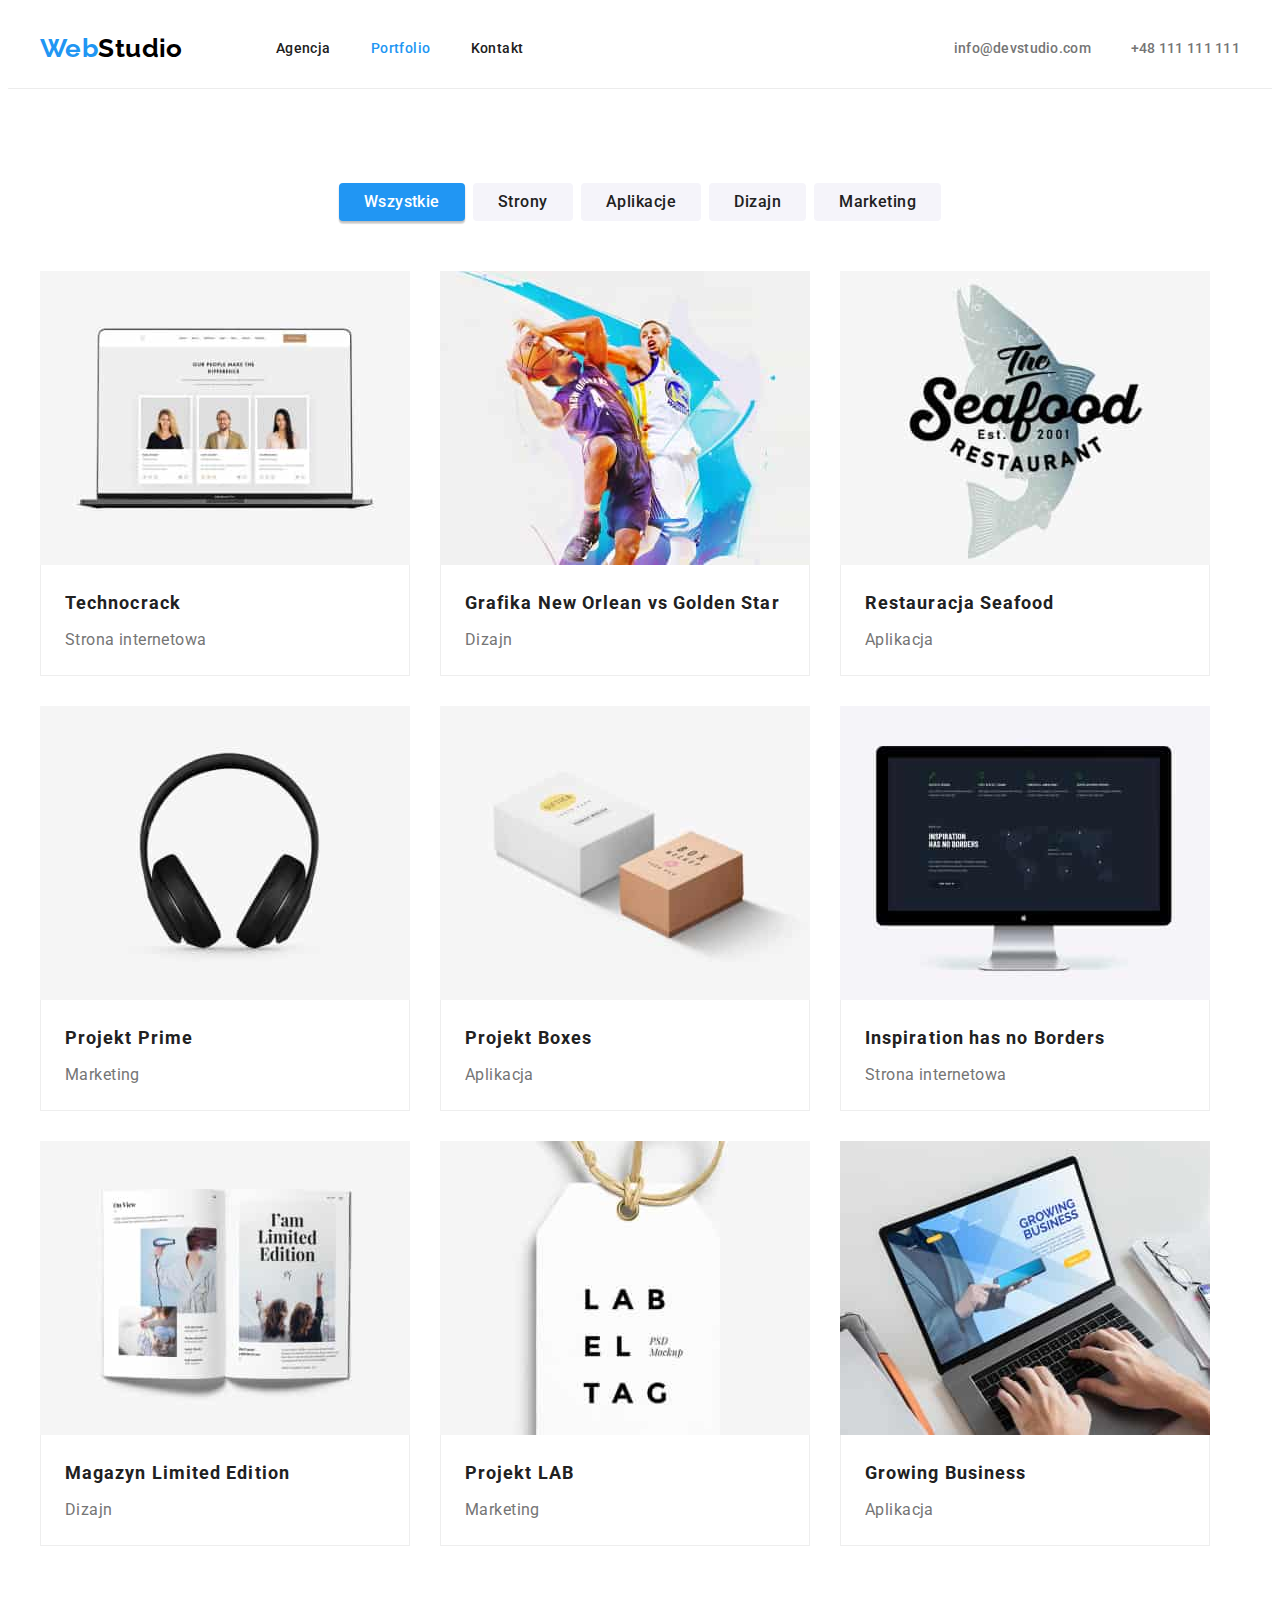
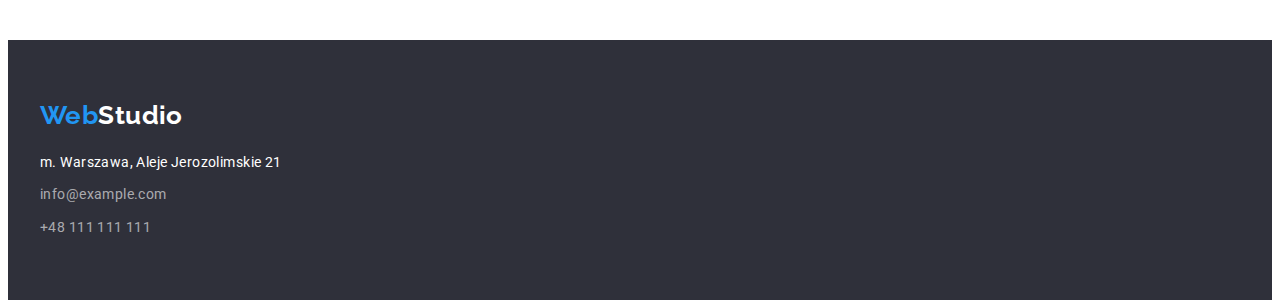
==== portfolio.html @ aa3e5f5b "hw4_zaczynamy" ====
<!DOCTYPE html>
<html lang="pl">
	<head>
		<meta charset="UTF-8" />
		<meta http-equiv="X-UA-Compatible" content="IE=edge" />
		<meta name="WebStudio" content="width=device-width, initial-scale=1.0" />
		<title>Portfolio</title>
		<link
			rel="stylesheet"
			href="https://cdnjs.cloudflare.com/ajax/libs/modern-normalize/1.1.0/modern-normalize.min.css"
			integrity="sha512-wpPYUAdjBVSE4KJnH1VR1HeZfpl1ub8YT/NKx4PuQ5NmX2tKuGu6U/JRp5y+Y8XG2tV+wKQpNHVUX03MfMFn9Q=="
			crossorigin="anonymous"
			referrerpolicy="no-referrer"
		/>
		<link rel="stylesheet" href="./css/styles.css" />
		<link rel="preconnect" href="https://fonts.googleapis.com" />
		<link rel="preconnect" href="https://fonts.gstatic.com" crossorigin />
		<link
			href="https://fonts.googleapis.com/css2?family=Raleway:wght@700&family=Roboto:wght@100;400;500;700;900&display=swap"
			rel="stylesheet"
		/>
	</head>
	<body>
		<header class="header_border">
			<div class="container header">
				<a href="index.html" class="logo"><span class="logo_first_word">Web</span>Studio</a>
				<nav class="nav-margin">
					<ul>
						<li><a href="index.html" class="menu">Agencja</a></li>
						<li><a href="portfolio.html" class="menu current">Portfolio</a></li>
						<li><a href="#" class="menu">Kontakt</a></li>
					</ul>
				</nav>

				<ul class="header-right">
					<li><a href="mailto:info@devstudio.com" class="address_top_email">info@devstudio.com</a></li>
					<li><a href="tel:+48111111111" class="address_top_tel">+48 111 111 111</a></li>
				</ul>
			</div>
		</header>

		<main>
			<section class="section">
				<div class="container">
					<h1 class="visually-hidden">Moje portfolio</h1>
					<ul class="buttons-layout">
						<li><button type="button" class="buttons buttons_current">Wszystkie</button></li>
						<li><button type="button" class="buttons">Strony</button></li>
						<li><button type="button" class="buttons">Aplikacje</button></li>
						<li><button type="button" class="buttons">Dizajn</button></li>
						<li><button type="button" class="buttons">Marketing</button></li>
					</ul>
					<ul class="images-layout">
						<li>
							<img src="./images/portfolio/01technocrack.jpg" alt="technocrack" width="370" height="294" />
							<div class="title-desc-layout">
								<h3 class="image_title">Technocrack</h3>
								<p class="image_description">Strona internetowa</p>
							</div>
						</li>
						<li>
							<img src="./images/portfolio/02neworlean.jpg" alt="New Orlean" width="370" height="294" />
							<div class="title-desc-layout">
								<h3 class="image_title">Grafika New Orlean vs Golden Star</h3>
								<p class="image_description">Dizajn</p>
							</div>
						</li>
						<li>
							<img src="./images/portfolio/03seafood.jpg" alt="seafood" width="370" height="294" />
							<div class="title-desc-layout">
								<h3 class="image_title">Restauracja Seafood</h3>
								<p class="image_description">Aplikacja</p>
							</div>
						</li>
						<li>
							<img src="./images/portfolio/04prime.jpg" alt="prime" width="370" height="294" />
							<div class="title-desc-layout">
								<h3 class="image_title">Projekt Prime</h3>
								<p class="image_description">Marketing</p>
							</div>
						</li>
						<li>
							<img src="./images/portfolio/05boxes.jpg" alt="boxes" width="370" height="294" />
							<div class="title-desc-layout">
								<h3 class="image_title">Projekt Boxes</h3>
								<p class="image_description">Aplikacja</p>
							</div>
						</li>
						<li>
							<img src="./images/portfolio/06inspiration.jpg" alt="inspiration" width="370" height="294" />
							<div class="title-desc-layout">
								<h3 class="image_title">Inspiration has no Borders</h3>
								<p class="image_description">Strona internetowa</p>
							</div>
						</li>
						<li>
							<img src="./images/portfolio/07magazyn.jpg" alt="magazyn" width="370" height="294" />
							<div class="title-desc-layout">
								<h3 class="image_title">Magazyn Limited Edition</h3>
								<p class="image_description">Dizajn</p>
							</div>
						</li>
						<li>
							<img src="./images/portfolio/08lab.jpg" alt="lab" width="370" height="294" />
							<div class="title-desc-layout">
								<h3 class="image_title">Projekt LAB</h3>
								<p class="image_description">Marketing</p>
							</div>
						</li>
						<li>
							<img src="./images/portfolio/09business.jpg" alt="business" width="370" height="294" />
							<div class="title-desc-layout">
								<h3 class="image_title">Growing Business</h3>
								<p class="image_description">Aplikacja</p>
							</div>
						</li>
					</ul>
				</div>
			</section>
		</main>

		<footer class="footer-background">
			<div class="container">
				<a href="index.html" class="logo">
					<span class="logo_first_word">Web</span><span class="logo_second_word_footer">Studio</span>
				</a>
				<address>
					<ul>
						<li class="list-margin">
							<a
								href="https://goo.gl/maps/itPmvaoKHj2uYjHUA"
								target="_blank"
								rel="nofollow noopener noreferrer"
								class="footer-address"
							>
								m. Warszawa, Aleje Jerozolimskie 21
							</a>
						</li>
						<li class="list-margin">
							<a href="mailto:info@example.com" class="footer_mail_tel">info@example.com</a>
						</li>
						<li><a href="tel:+48111111111" class="footer_mail_tel">+48 111 111 111</a></li>
					</ul>
				</address>
			</div>
		</footer>
	</body>
</html>
---- css/styles.css ----
/* font-family: 'Raleway', sans-serif;
font-family: 'Roboto', sans-serif; test*/

:root {
	--main-text-color: #212121;
	--secondary-text-color: #fff;
	--owner-text-color: #757575;
	--accent-color: #2196f3;
	--contener-color: #eeeeee;
	--logo-color-text: #000;
	--buttons-port-color: #f5f4fa;
	--footer-text-color: rgba(255, 255, 255, 0.6);
	--background-footer-color: #2f303a;
	--background-section: #e5e5e5;
	--line-color: #ececec;
	--backround-color: #fff;
	--icon-color: #afb1b8;
	--main-font: "Roboto", sans-serif;
}

body {
	background-color: var(--backround-color);
	color: var(--main-text-color);
	font-family: var(--main-font);
	font-size: 14px;
	letter-spacing: 0.03em;
}

h1,
h2,
h3,
h4,
h5,
h6,
p {
	margin: 0;
}
img {
	display: block;
	max-width: 100%;
	height: auto;
}
ul,
ol {
	list-style: none;
	padding-left: 0;
	margin: 0;
}
a {
	text-decoration: none;
}
address {
	font-style: normal;
	margin-top: 20px;
}

.list-margin {
	margin-bottom: 9px;
}
button {
	display: block;
	cursor: pointer;
	border: none;
	border-radius: 4px;
}
.section {
	padding-top: 94px;
	padding-bottom: 94px;
}
.no-padding-top {
	padding-top: 0;
}

.container {
	width: 1200px;
	margin: 0 auto;
	padding: 0 15px;
}

.menu-flex {
	display: flex;
	align-items: center;
}

.header_border {
	border-bottom: 1px solid rgba(236, 236, 236, 1);
}

header nav ul {
	display: flex;
	align-items: center;
	gap: 40px;
}

.header {
	display: flex;
	align-items: center;
	height: 80px;
}
/*.header-left {
	display: flex;
	align-items: center;
	justify-content: flex-start;
}  */

.header-right {
	display: flex;
	align-items: center;
	margin-left: auto;
	gap: 40px;
}

.logo {
	font-family: "Raleway", sans-serif;
	font-size: 26px;
	line-height: 1.1738;
	font-weight: 700;
	color: var(--logo-color-text);
}
.nav-margin {
	margin-left: 93px;
}
.logo_first_word {
	color: #2196f3;
}
.logo_second_word_footer {
	color: rgba(255, 255, 255, 1);
}
.logo_second_word_footer:hover {
	color: var(--accent-color);
}

.menu {
	font-size: 14px;
	line-height: 1.1721;
	font-weight: 500;
	color: var(--main-text-color); /*- zalecenie Ivana - ale chyba jednak nie?*/
}

.current {
	color: var(--accent-color);
}

.address_top_email {
	font-weight: 500;
	font-size: 14px;
	line-height: 1.14;
	letter-spacing: 0.02em;
	color: var(--owner-text-color);
}
.address_top_tel {
	font-weight: 500;
	font-size: 14px;
	line-height: 1.14;
	letter-spacing: 0.02em;
	color: var(--owner-text-color);
}

.hero-layout {
	display: flex;
	flex-direction: column;
	justify-content: center;
	align-items: center;
	height: 600px;
}

.button_page1 {
	background-color: #2196f3;
	color: #ffffff;
	font-weight: 700;
	font-size: 16px;
	line-height: 1.88;
	letter-spacing: 0.06em;
	cursor: pointer;
	font-family: inherit;
	text-align: center;
	margin: 0 auto;
	padding: 10px 42px;
}
.button_page1:hover {
	color: #000;
}

.text_on_banner_page1 {
	font-weight: 900;
	font-size: 44px;
	line-height: 1.36;
	text-align: center;
	letter-spacing: 0.06em;
	text-transform: uppercase;
	color: rgba(255, 255, 255, 1);
	margin: 0 auto;
	margin-bottom: 30px;
	width: 696px;
}

header a:hover,
footer a:hover,
menu:hover {
	color: var(--accent-color);
}

.buttons {
	cursor: pointer;
	font-family: inherit;
	font-size: 16px;
	line-height: 1.625;
	font-weight: 500;
	background-color: var(--buttons-port-color);
	letter-spacing: 0.03em;
	color: var(--main-text-color);
	padding: 6px 25px;
}
.buttons:hover {
	background-color: #2196f3;
	color: #fff;
}
.buttons_current {
	background-color: #2196f3;
	color: #fff;
	box-shadow: 0px 3px 1px rgba(0, 0, 0, 0.1), 0px 1px 2px rgba(0, 0, 0, 0.08), 0px 2px 2px rgba(0, 0, 0, 0.12);
}

.lorem-layout {
	display: flex;
	gap: 30px;
}
.lorem-layout li {
	flex-basis: 270px;
}
.what-we-do-images {
	display: flex;
	flex-direction: row;
	justify-content: space-between;
	align-items: flex-end;
	width: 1170px;
}

.what-we-do-layout {
	/*usunąć? */
	display: flex;
	flex-direction: column;
	justify-content: space-between;
	align-items: center;
	height: 386px;
}

.team-layout {
	display: flex;
	justify-content: space-between;
}

.team-layout li {
	background-color: #ffffff;
	box-shadow: 0px 1px 3px rgba(0, 0, 0, 0.12), 0px 1px 1px rgba(0, 0, 0, 0.14), 0px 2px 1px rgba(0, 0, 0, 0.2);
	border-radius: 0px 0px 4px 4px;
}

.image_title {
	font-size: 18px;
	line-height: 2;
	font-weight: 700;
	letter-spacing: 0.06em;
}
.image_description {
	font-size: 16px;
	line-height: 1.875;
	font-weight: 400;
	color: #757575;
	margin-top: 4px;
}
.title-desc-layout {
	padding: 20px 24px;
	border-left: 1px solid rgba(238, 238, 238, 1);
	border-right: 1px solid rgba(238, 238, 238, 1);
	border-bottom: 1px solid rgba(238, 238, 238, 1);
}

.footer-address {
	font-weight: 400;
	line-height: 1.71;
	color: #fff;
}

.footer-background {
	background-color: var(--background-footer-color);
	padding: 60px 0;
}

.footer_mail_tel {
	color: rgba(255, 255, 255, 0.6);
	line-height: 1.71;
	font-weight: 400;
}
.light_background {
	background-color: var(--background-section);
}
.dark_background {
	background-color: var(--background-footer-color);
	padding: 200px 0;
}
.team_background {
	background-color: var(--buttons-port-color);
}

.lorem-style {
	font-weight: 700;
	font-size: 14px;
	line-height: 1.14;
	letter-spacing: 0.03em;
	text-transform: uppercase;
}
.lorem-text {
	line-height: 1.71;
	color: #757575;
	margin-top: 10px;
}
.section-title {
	font-weight: 700;
	font-size: 36px;
	line-height: 1.16;
	text-align: center;
	letter-spacing: 0.03em;
	color: #212121;
	margin-bottom: 50px;
}
.name {
	font-weight: 500;
	font-size: 16px;
	line-height: 1.18;
	text-align: center;
	letter-spacing: 0.03em;
}
.description {
	font-weight: 400;
	font-size: 16px;
	line-height: 1.18;
	text-align: center;
	letter-spacing: 0.03em;
	color: #757575;
	margin-top: 10px;
}
.name-desc-padd {
	padding-top: 30px;
	padding-bottom: 30px;
}
.visually-hidden {
	position: absolute;
	width: 1px;
	height: 1px;
	margin: -1px;
	border: 0;
	padding: 0;

	white-space: nowrap;
	clip-path: inset(100%);
	clip: rect(0 0 0 0);
	overflow: hidden;
}

/* page PORTFOLIO   */

.buttons-layout {
	display: flex;
	justify-content: center;
	gap: 8px;
	margin-bottom: 50px;
}

.images-layout {
	display: flex;
	flex-wrap: wrap;
	gap: 30px;
}
.images-layout li {
	flex-basis: 370px;
}
/*.one-image-layout {
	display: flex;
	flex-direction: column;
	padding: 20px 24px;
	justify-content: space-between;
	border: 1px solid rgba(238, 238, 238, 1);
}*/
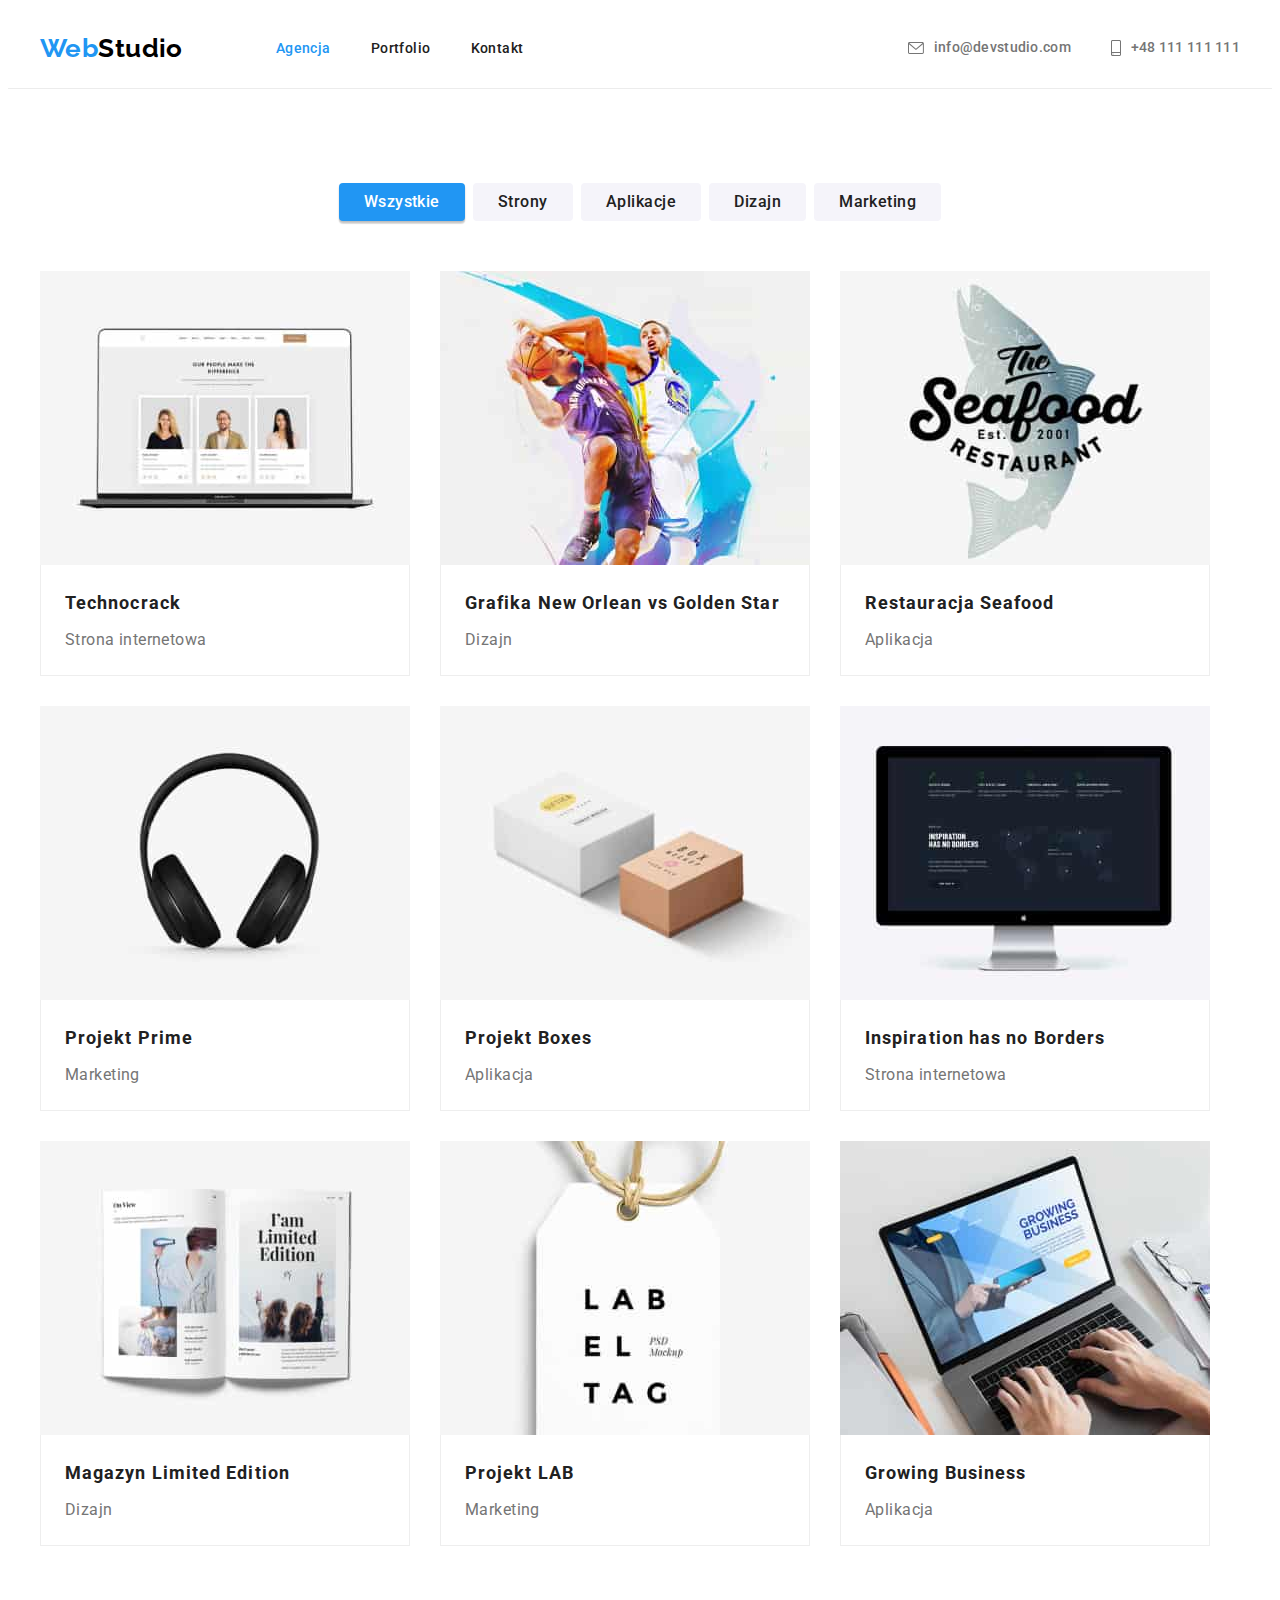
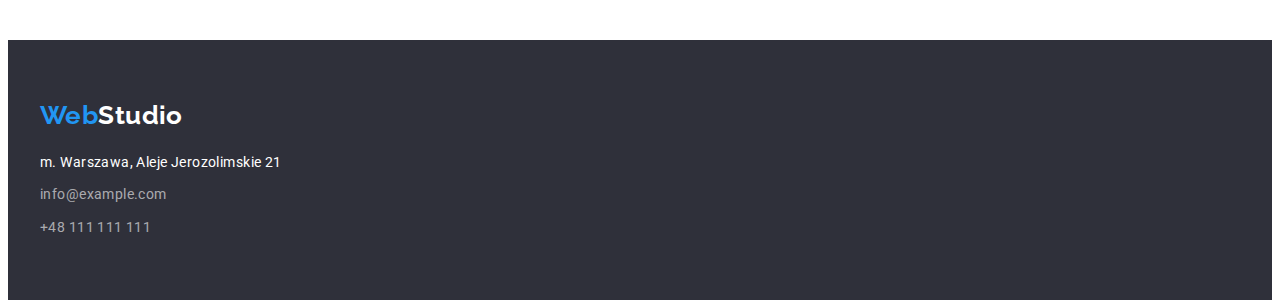
==== commit 4938392c: "popr" ====
--- a/portfolio.html
+++ b/portfolio.html
@@ -26,15 +26,29 @@
 				<a href="index.html" class="logo"><span class="logo_first_word">Web</span>Studio</a>
 				<nav class="nav-margin">
 					<ul>
-						<li><a href="index.html" class="menu">Agencja</a></li>
-						<li><a href="portfolio.html" class="menu current">Portfolio</a></li>
+						<li><a href="index.html" class="menu current">Agencja</a></li>
+						<li><a href="portfolio.html" class="menu">Portfolio</a></li>
 						<li><a href="#" class="menu">Kontakt</a></li>
 					</ul>
 				</nav>
 
 				<ul class="header-right">
-					<li><a href="mailto:info@devstudio.com" class="address_top_email">info@devstudio.com</a></li>
-					<li><a href="tel:+48111111111" class="address_top_tel">+48 111 111 111</a></li>
+					<li
+						><a href="mailto:info@devstudio.com" class="address_top_email">
+							<svg class="icons-header" width="16" height="12">
+								<use href="images/icons.svg#icon-envelope"></use>
+							</svg>
+							info@devstudio.com
+						</a>
+					</li>
+					<li
+						><a href="tel:+48111111111" class="address_top_tel">
+							<svg class="icons-header" width="10" height="16">
+								<use href="images/icons.svg#icon-smartphone"></use>
+							</svg>
+							+48 111 111 111</a
+						></li
+					>
 				</ul>
 			</div>
 		</header>
--- a/css/styles.css
+++ b/css/styles.css
@@ -72,7 +72,7 @@
 }
 
 .container {
-	width: 1200px;
+	max-width: 1200px;
 	margin: 0 auto;
 	padding: 0 15px;
 }
@@ -147,6 +147,8 @@
 	line-height: 1.14;
 	letter-spacing: 0.02em;
 	color: var(--owner-text-color);
+	display: flex;
+	align-items: center;
 }
 .address_top_tel {
 	font-weight: 500;
@@ -154,6 +156,8 @@
 	line-height: 1.14;
 	letter-spacing: 0.02em;
 	color: var(--owner-text-color);
+	display: flex;
+	align-items: center;
 }
 
 .hero-layout {
@@ -191,7 +195,7 @@
 	color: rgba(255, 255, 255, 1);
 	margin: 0 auto;
 	margin-bottom: 30px;
-	width: 696px;
+	max-width: 696px;
 }
 
 header a:hover,
@@ -211,9 +215,11 @@
 	color: var(--main-text-color);
 	padding: 6px 25px;
 }
-.buttons:hover {
+.buttons:hover,
+.buttons:focus {
 	background-color: #2196f3;
 	color: #fff;
+	box-shadow: 0px 3px 1px rgba(0, 0, 0, 0.1), 0px 1px 2px rgba(0, 0, 0, 0.08), 0px 2px 2px rgba(0, 0, 0, 0.12);
 }
 .buttons_current {
 	background-color: #2196f3;
@@ -342,7 +348,7 @@
 }
 .name-desc-padd {
 	padding-top: 30px;
-	padding-bottom: 30px;
+	padding-bottom: 18px;
 }
 .visually-hidden {
 	position: absolute;
@@ -375,6 +381,10 @@
 .images-layout li {
 	flex-basis: 370px;
 }
+.images-layout > li:hover {
+	filter: drop-shadow(0px 4px 4px rgba(0, 0, 0, 0.25));
+}
+
 /*.one-image-layout {
 	display: flex;
 	flex-direction: column;
@@ -382,3 +392,139 @@
 	justify-content: space-between;
 	border: 1px solid rgba(238, 238, 238, 1);
 }*/
+
+.icons-header {
+	fill: currentColor;
+	margin-right: 10px;
+}
+
+.hero {
+	background-image: url("../images/overlay.png"), url("../images/baner.jpg");
+	background-position: 50% 50%;
+	max-width: 1600px;
+	height: 600px;
+	margin: 0 auto;
+	background-repeat: no-repeat;
+	border: 1px solid #000000;
+	filter: drop-shadow(0px 4px 4px rgba(0, 0, 0, 0.25));
+}
+
+.icons-lorem-div {
+	display: flex;
+	justify-content: center;
+	align-items: center;
+	margin-bottom: 30px;
+	fill: #f5f4fa;
+	background-color: #f5f4fa;
+}
+.icons-lorem {
+	width: 70px;
+	height: 70px;
+	margin-top: 25px;
+	margin-bottom: 25px;
+}
+
+.ul-icons-socials {
+	display: flex;
+	flex-direction: row;
+	align-items: center;
+	justify-content: center;
+	margin: 16px 32px 0px 32px;
+}
+
+.icons-socials {
+	width: 20px;
+	height: 20px;
+	margin: 12px;
+	fill: currentColor;
+}
+
+.ul-icons-socials > li {
+	margin-right: 10px;
+	box-shadow: none;
+}
+
+.ul-icons-socials > li > a {
+	color: #afb1b8;
+}
+.ul-icons-socials > li > a:hover {
+	color: var(--accent-color);
+}
+
+.icons-clients {
+	width: 106px;
+	height: 60px;
+	margin: 16px 32px;
+	fill: currentColor;
+}
+.ul-clients {
+	display: flex;
+	align-items: center;
+	justify-content: space-between;
+}
+
+.ul-clients > li {
+	color: #afb1b8;
+	border: 1px solid currentColor;
+}
+
+.ul-clients > li:hover {
+	color: var(--accent-color);
+}
+
+.ul-clients > li > a {
+	color: #afb1b8;
+}
+
+.ul-clients > li > a:hover {
+	color: currentColor;
+}
+
+.footer-flex {
+	display: flex;
+	justify-content: flex-start;
+	gap: 70px;
+	align-items: center;
+}
+
+.ul-icons-socials-footer {
+	display: flex;
+	flex-direction: row;
+	align-items: center;
+	justify-content: space-between;
+	gap: 10px;
+}
+.icons-socials-footer {
+	width: 44px;
+	height: 44px;
+	fill: currentColor;
+}
+
+.ul-icons-socials-footer > li {
+	width: 44px;
+	height: 44px;
+}
+
+.ul-icons-socials-footer > li > a {
+	color: rgba(255, 255, 255, 0.1);
+}
+.ul-icons-socials-footer > li > a:hover {
+	color: var(--accent-color);
+}
+
+.footer-div-2 {
+	width: 206px;
+	height: 80px;
+}
+
+.text-be-in-us {
+	font-family: "Roboto";
+	font-style: normal;
+	font-weight: 700;
+	font-size: 14px;
+	line-height: 16px;
+	letter-spacing: 0.03em;
+	text-transform: uppercase;
+	color: #ffffff;
+	margin-bottom: 20px;
+}
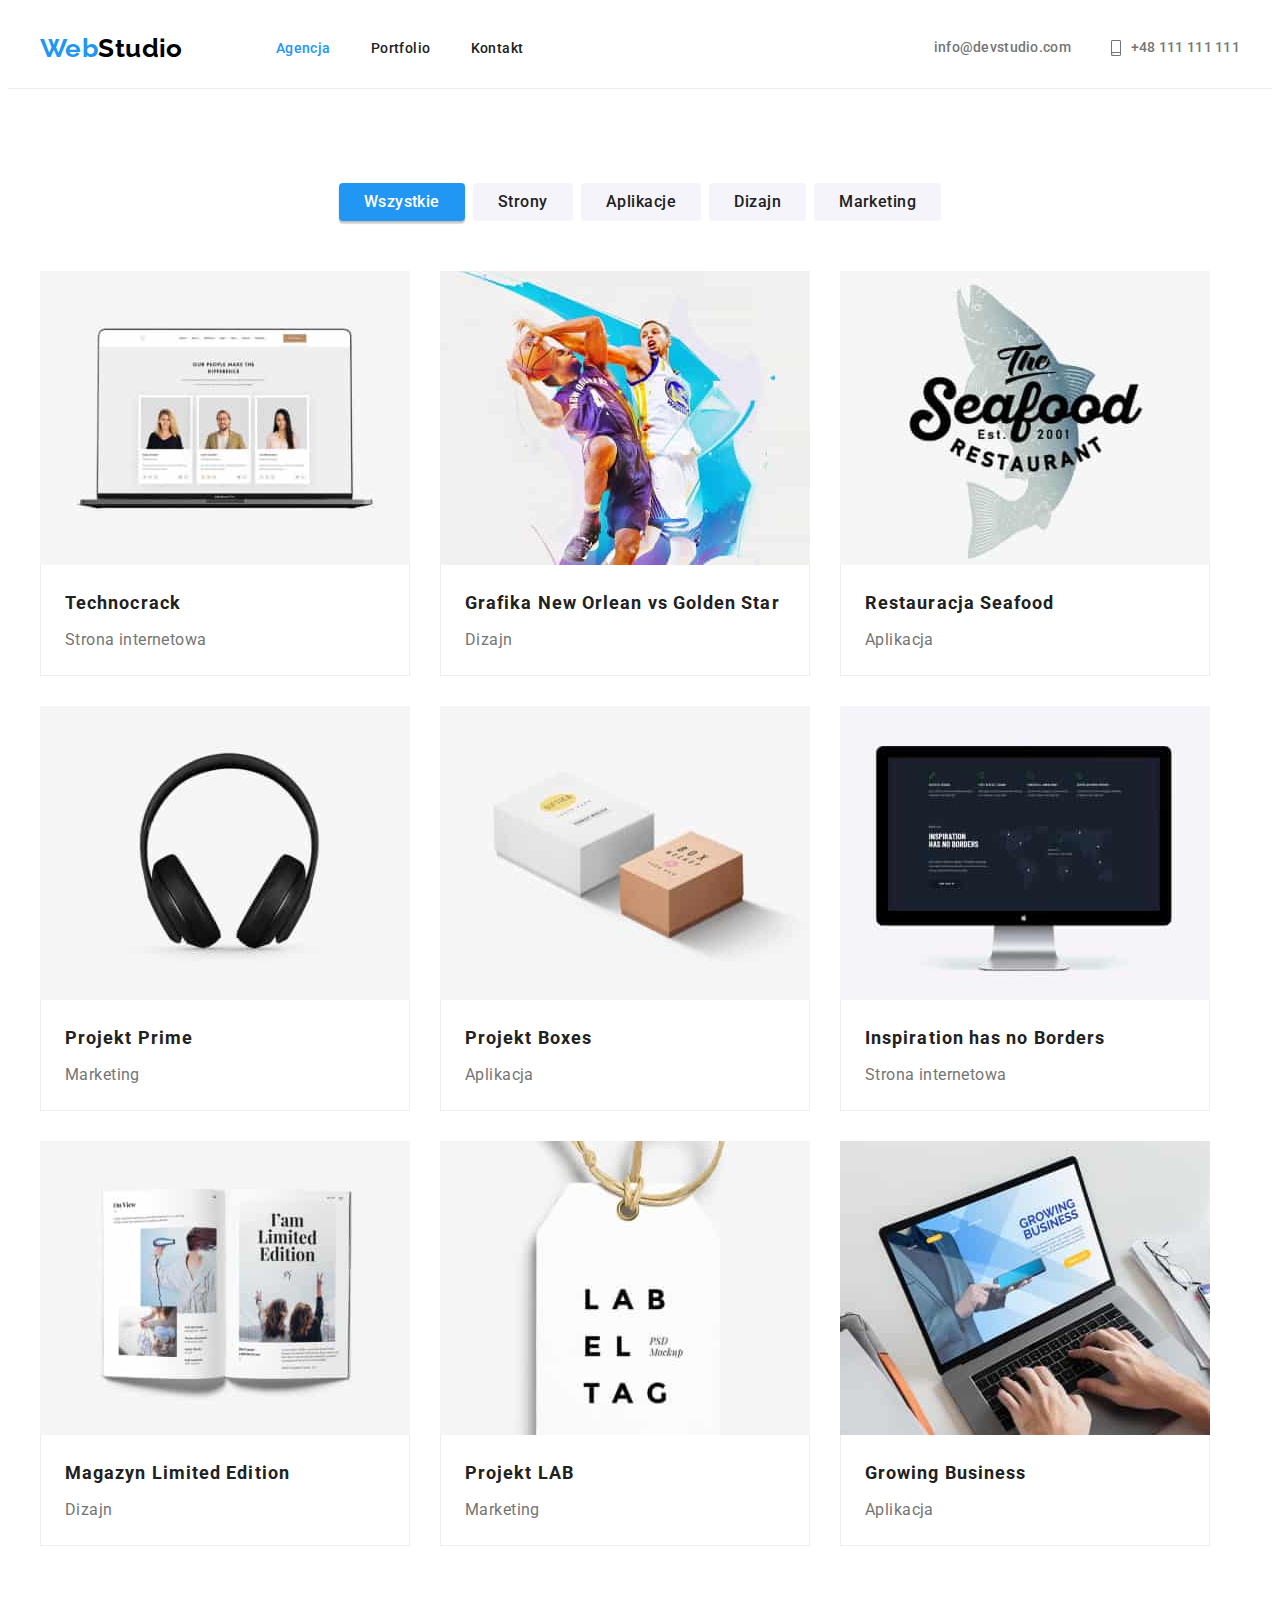
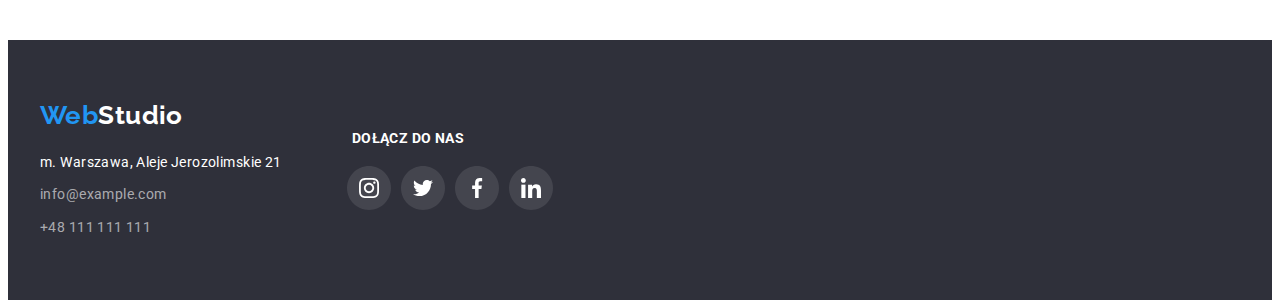
==== commit 50f318b8: "footer - portfolio" ====
--- a/portfolio.html
+++ b/portfolio.html
@@ -134,28 +134,63 @@
 		</main>
 
 		<footer class="footer-background">
-			<div class="container">
-				<a href="index.html" class="logo">
-					<span class="logo_first_word">Web</span><span class="logo_second_word_footer">Studio</span>
-				</a>
-				<address>
-					<ul>
-						<li class="list-margin">
-							<a
-								href="https://goo.gl/maps/itPmvaoKHj2uYjHUA"
-								target="_blank"
-								rel="nofollow noopener noreferrer"
-								class="footer-address"
-							>
-								m. Warszawa, Aleje Jerozolimskie 21
+			<div class="container footer-flex">
+				<div>
+					<a href="index.html" class="logo">
+						<span class="logo_first_word">Web</span><span class="logo_second_word_footer">Studio</span>
+					</a>
+					<address>
+						<ul>
+							<li class="list-margin">
+								<a
+									href="https://goo.gl/maps/itPmvaoKHj2uYjHUA"
+									target="_blank"
+									rel="nofollow noopener noreferrer"
+									class="footer-address"
+								>
+									m. Warszawa, Aleje Jerozolimskie 21
+								</a>
+							</li>
+							<li class="list-margin">
+								<a href="mailto:info@example.com" class="footer_mail_tel">info@example.com</a>
+							</li>
+							<li><a href="tel:+48111111111" class="footer_mail_tel">+48 111 111 111</a></li>
+						</ul>
+					</address>
+				</div>
+				<div class="footer-div-2">
+					<p class="text-be-in-us">DOŁĄCZ DO NAS</p>
+					<ul class="ul-icons-socials">
+						<li>
+							<a href="#">
+								<svg class="icons-socials">
+									<use href="images/icons.svg#icon-instagram"></use>
+								</svg>
 							</a>
 						</li>
-						<li class="list-margin">
-							<a href="mailto:info@example.com" class="footer_mail_tel">info@example.com</a>
+						<li>
+							<a href="#">
+								<svg class="icons-socials">
+									<use href="images/icons.svg#icon-twitter"></use>
+								</svg>
+							</a>
 						</li>
-						<li><a href="tel:+48111111111" class="footer_mail_tel">+48 111 111 111</a></li>
+						<li>
+							<a href="#">
+								<svg class="icons-socials">
+									<use href="images/icons.svg#icon-facebook"></use>
+								</svg>
+							</a>
+						</li>
+						<li>
+							<a href="#">
+								<svg class="icons-socials">
+									<use href="images/icons.svg#icon-linkedin"></use>
+								</svg>
+							</a>
+						</li>
 					</ul>
-				</address>
+				</div>
 			</div>
 		</footer>
 	</body>
--- a/css/styles.css
+++ b/css/styles.css
@@ -13,9 +13,11 @@
 	--background-footer-color: #2f303a;
 	--background-section: #e5e5e5;
 	--line-color: #ececec;
-	--backround-color: #fff;
+	--background-color: #fff;
 	--icon-color: #afb1b8;
 	--main-font: "Roboto", sans-serif;
+	--icon-socials-color: var(--icon-color);
+	--icon-socials-background: var(--backround-color);
 }
 
 body {
@@ -433,10 +435,8 @@
 }
 
 .icons-socials {
-	width: 20px;
-	height: 20px;
-	margin: 12px;
-	fill: currentColor;
+	width: 44px;
+	height: 44px;
 }
 
 .ul-icons-socials > li {
@@ -445,10 +445,23 @@
 }
 
 .ul-icons-socials > li > a {
-	color: #afb1b8;
-}
+	--icon-socials-color: var(--icon-color);
+	--icon-socials-backgrond: var(--icon-socials-background);
+}
+
 .ul-icons-socials > li > a:hover {
-	color: var(--accent-color);
+	--icon-socials-color: #fff;
+	--icon-socials-background: var(--accent-color);
+}
+
+.footer-div-2 .ul-icons-socials > li > a {
+	--icon-socials-color: #fff;
+	--icon-socials-background: rgba(255, 255, 255, 0.1);
+}
+
+.footer-div-2 .ul-icons-socials > li > a:hover {
+	--icon-socials-color: #fff;
+	--icon-socials-background: var(--accent-color);
 }
 
 .icons-clients {
@@ -509,7 +522,6 @@
 	color: rgba(255, 255, 255, 0.1);
 }
 .ul-icons-socials-footer > li > a:hover {
-	color: var(--accent-color);
 }
 
 .footer-div-2 {
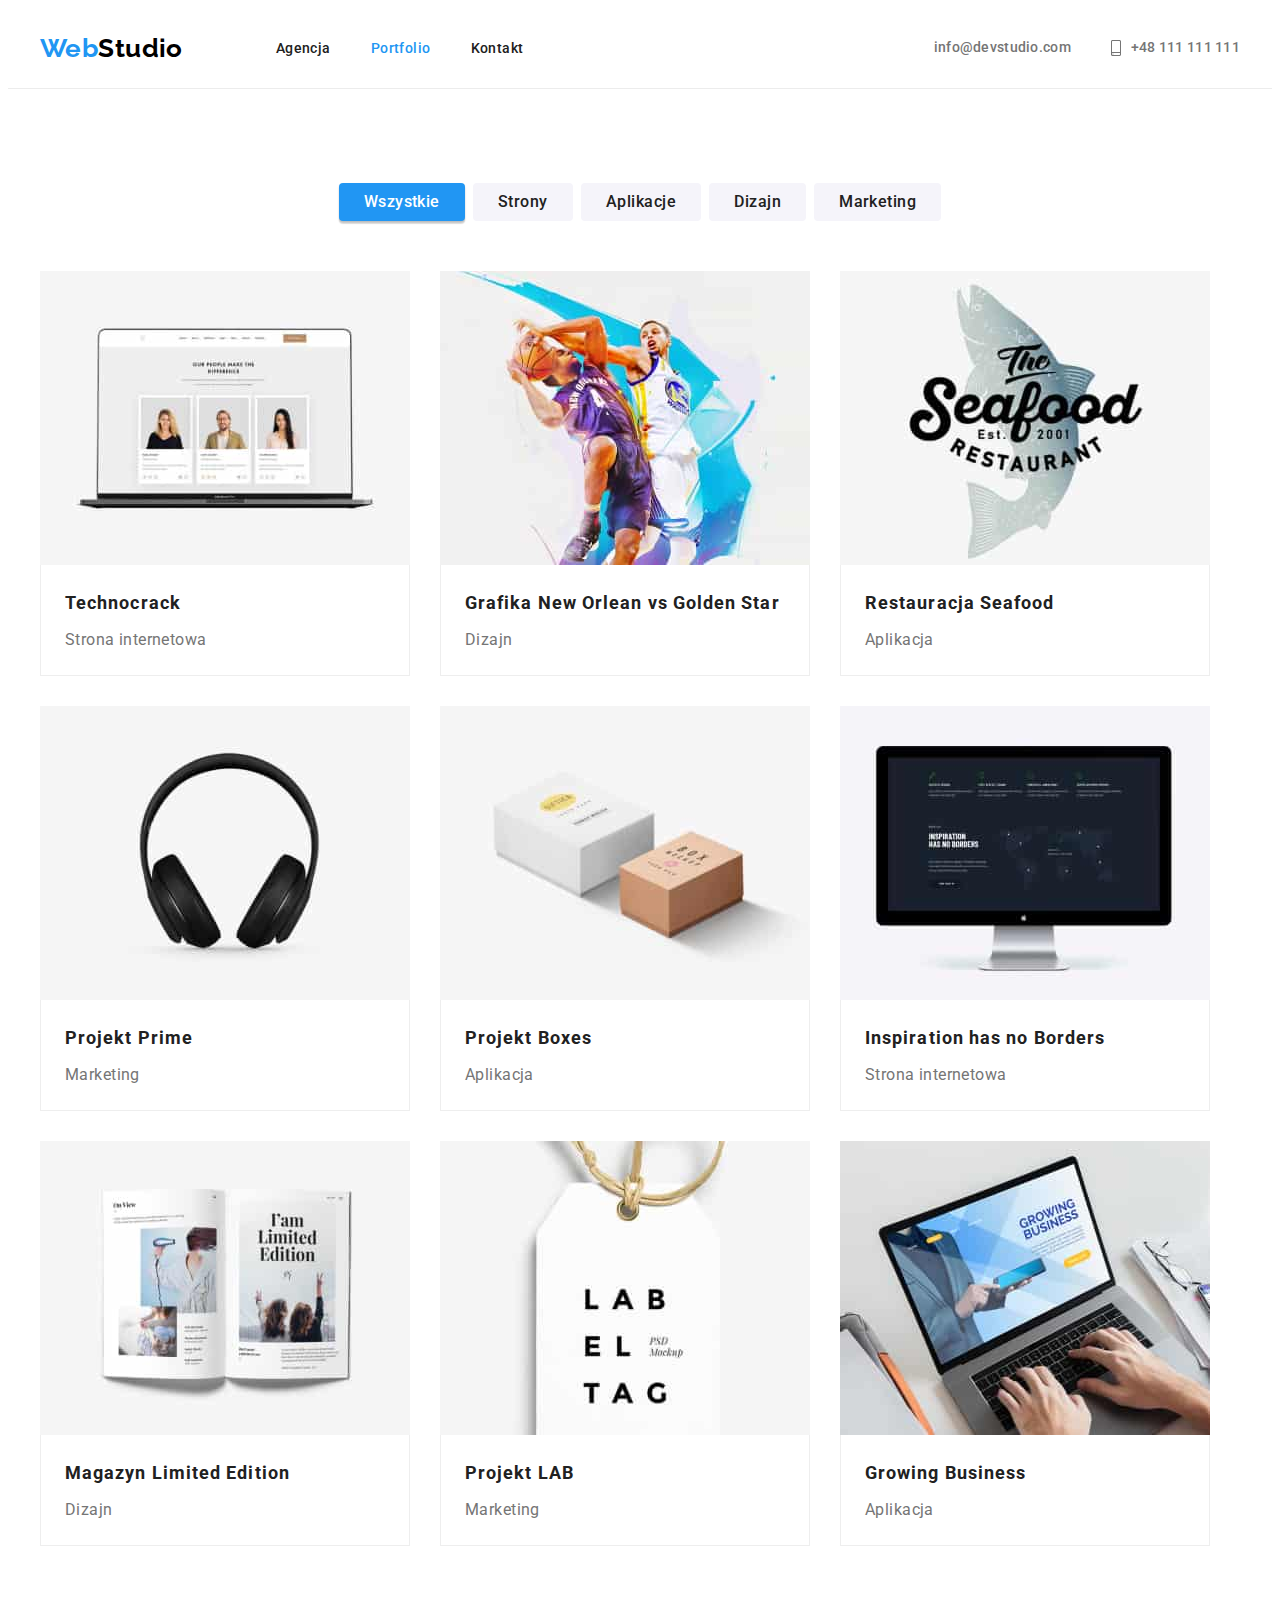
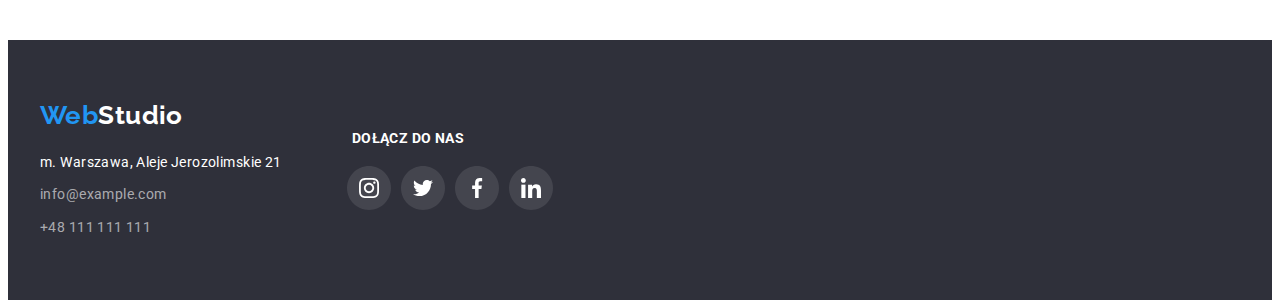
==== commit da82f8be: "menu" ====
--- a/portfolio.html
+++ b/portfolio.html
@@ -26,8 +26,8 @@
 				<a href="index.html" class="logo"><span class="logo_first_word">Web</span>Studio</a>
 				<nav class="nav-margin">
 					<ul>
-						<li><a href="index.html" class="menu current">Agencja</a></li>
-						<li><a href="portfolio.html" class="menu">Portfolio</a></li>
+						<li><a href="index.html" class="menu">Agencja</a></li>
+						<li><a href="portfolio.html" class="menu current">Portfolio</a></li>
 						<li><a href="#" class="menu">Kontakt</a></li>
 					</ul>
 				</nav>
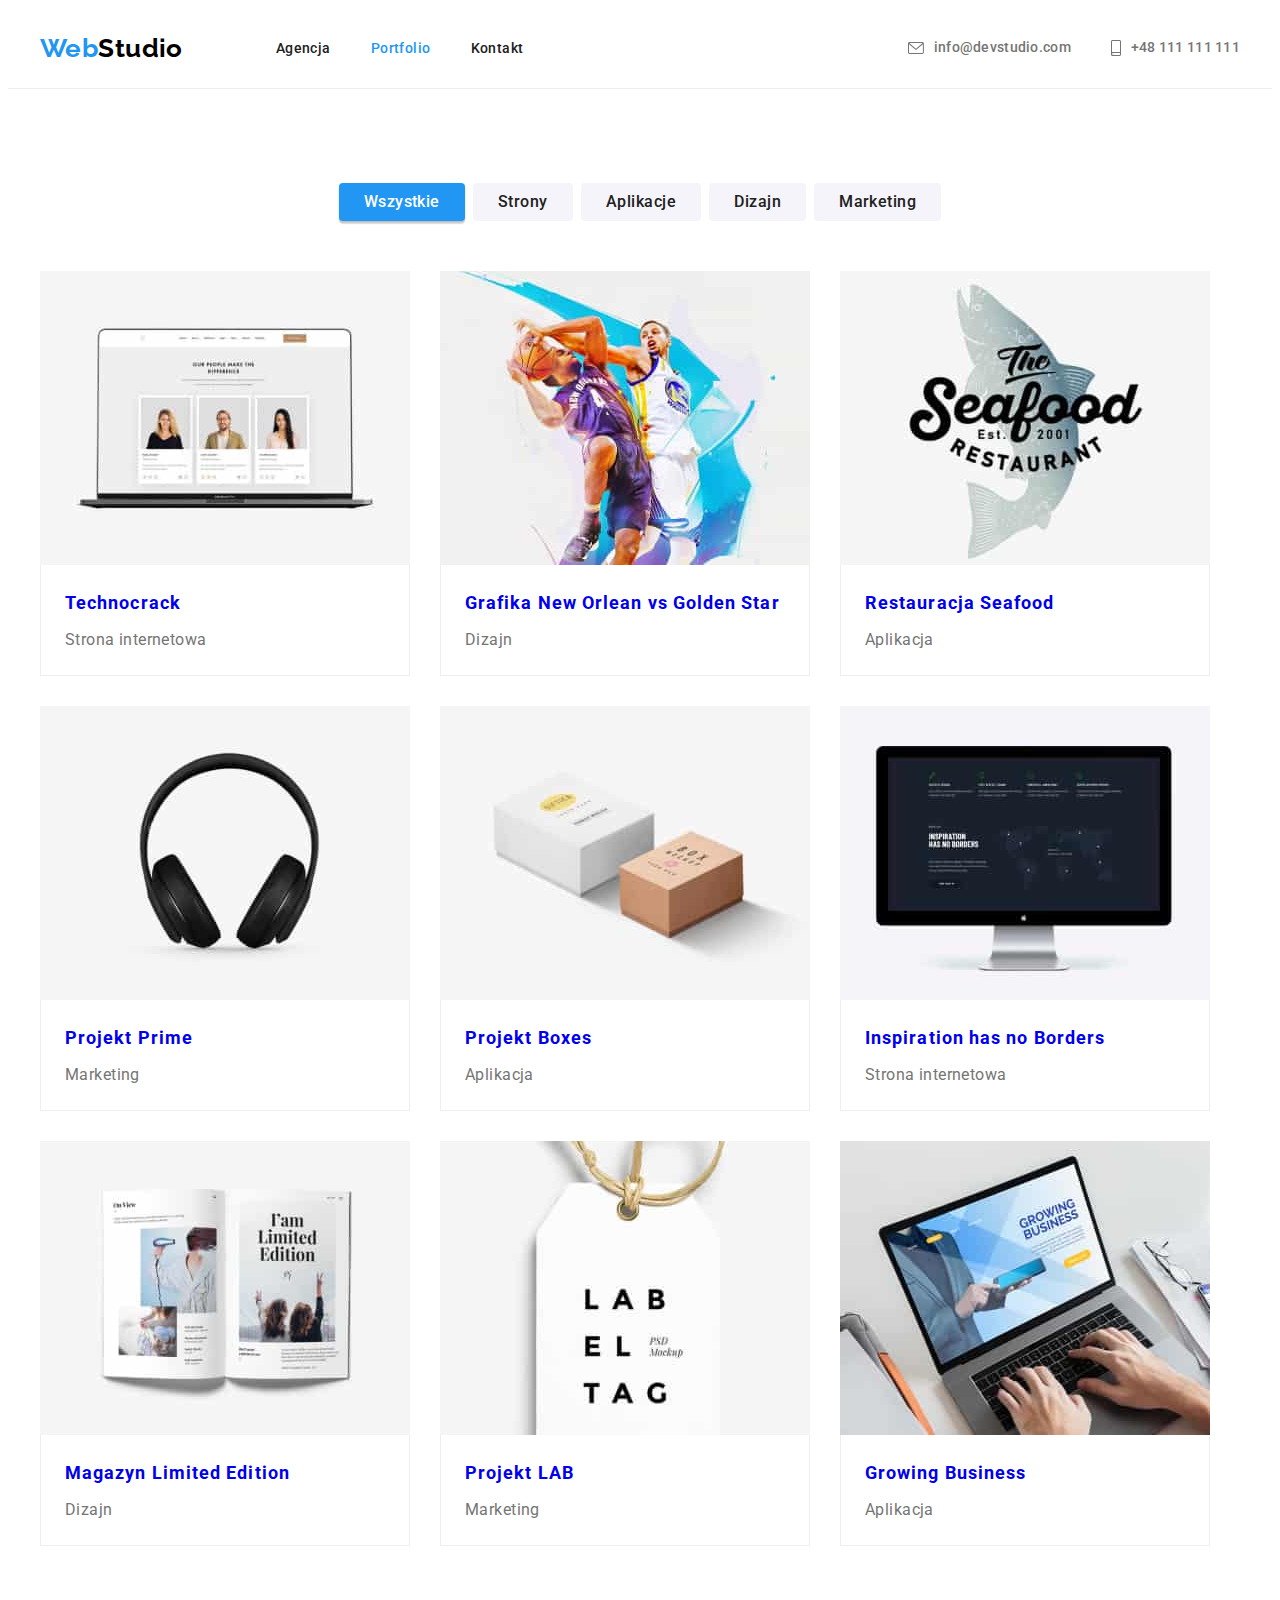
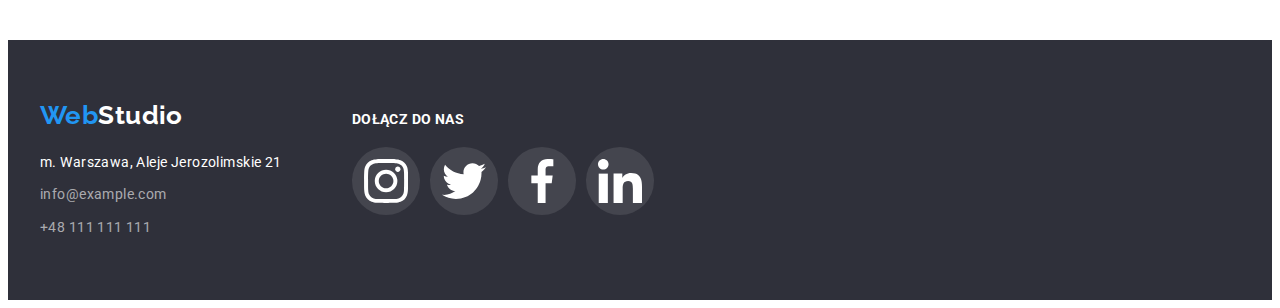
==== commit a7f58120: "duże poprawki" ====
--- a/portfolio.html
+++ b/portfolio.html
@@ -66,67 +66,85 @@
 					</ul>
 					<ul class="images-layout">
 						<li>
-							<img src="./images/portfolio/01technocrack.jpg" alt="technocrack" width="370" height="294" />
-							<div class="title-desc-layout">
-								<h3 class="image_title">Technocrack</h3>
-								<p class="image_description">Strona internetowa</p>
-							</div>
-						</li>
-						<li>
-							<img src="./images/portfolio/02neworlean.jpg" alt="New Orlean" width="370" height="294" />
-							<div class="title-desc-layout">
-								<h3 class="image_title">Grafika New Orlean vs Golden Star</h3>
-								<p class="image_description">Dizajn</p>
-							</div>
-						</li>
-						<li>
-							<img src="./images/portfolio/03seafood.jpg" alt="seafood" width="370" height="294" />
-							<div class="title-desc-layout">
-								<h3 class="image_title">Restauracja Seafood</h3>
-								<p class="image_description">Aplikacja</p>
-							</div>
-						</li>
-						<li>
-							<img src="./images/portfolio/04prime.jpg" alt="prime" width="370" height="294" />
-							<div class="title-desc-layout">
-								<h3 class="image_title">Projekt Prime</h3>
-								<p class="image_description">Marketing</p>
-							</div>
-						</li>
-						<li>
-							<img src="./images/portfolio/05boxes.jpg" alt="boxes" width="370" height="294" />
-							<div class="title-desc-layout">
-								<h3 class="image_title">Projekt Boxes</h3>
-								<p class="image_description">Aplikacja</p>
-							</div>
-						</li>
-						<li>
-							<img src="./images/portfolio/06inspiration.jpg" alt="inspiration" width="370" height="294" />
-							<div class="title-desc-layout">
-								<h3 class="image_title">Inspiration has no Borders</h3>
-								<p class="image_description">Strona internetowa</p>
-							</div>
-						</li>
-						<li>
-							<img src="./images/portfolio/07magazyn.jpg" alt="magazyn" width="370" height="294" />
-							<div class="title-desc-layout">
-								<h3 class="image_title">Magazyn Limited Edition</h3>
-								<p class="image_description">Dizajn</p>
-							</div>
-						</li>
-						<li>
-							<img src="./images/portfolio/08lab.jpg" alt="lab" width="370" height="294" />
-							<div class="title-desc-layout">
-								<h3 class="image_title">Projekt LAB</h3>
-								<p class="image_description">Marketing</p>
-							</div>
-						</li>
-						<li>
-							<img src="./images/portfolio/09business.jpg" alt="business" width="370" height="294" />
-							<div class="title-desc-layout">
-								<h3 class="image_title">Growing Business</h3>
-								<p class="image_description">Aplikacja</p>
-							</div>
+							<a href="#">
+								<img src="./images/portfolio/01technocrack.jpg" alt="technocrack" width="370" height="294" />
+								<div class="title-desc-layout">
+									<h3 class="image_title">Technocrack</h3>
+									<p class="image_description">Strona internetowa</p>
+								</div>
+							</a>
+						</li>
+						<li>
+							<a href="#">
+								<img src="./images/portfolio/02neworlean.jpg" alt="New Orlean" width="370" height="294" />
+								<div class="title-desc-layout">
+									<h3 class="image_title">Grafika New Orlean vs Golden Star</h3>
+									<p class="image_description">Dizajn</p>
+								</div>
+							</a>
+						</li>
+						<li>
+							<a href="#">
+								<img src="./images/portfolio/03seafood.jpg" alt="seafood" width="370" height="294" />
+								<div class="title-desc-layout">
+									<h3 class="image_title">Restauracja Seafood</h3>
+									<p class="image_description">Aplikacja</p>
+								</div>
+							</a>
+						</li>
+						<li>
+							<a href="#">
+								<img src="./images/portfolio/04prime.jpg" alt="prime" width="370" height="294" />
+								<div class="title-desc-layout">
+									<h3 class="image_title">Projekt Prime</h3>
+									<p class="image_description">Marketing</p>
+								</div>
+							</a>
+						</li>
+						<li>
+							<a href="#">
+								<img src="./images/portfolio/05boxes.jpg" alt="boxes" width="370" height="294" />
+								<div class="title-desc-layout">
+									<h3 class="image_title">Projekt Boxes</h3>
+									<p class="image_description">Aplikacja</p>
+								</div>
+							</a>
+						</li>
+						<li>
+							<a href="#">
+								<img src="./images/portfolio/06inspiration.jpg" alt="inspiration" width="370" height="294" />
+								<div class="title-desc-layout">
+									<h3 class="image_title">Inspiration has no Borders</h3>
+									<p class="image_description">Strona internetowa</p>
+								</div>
+							</a>
+						</li>
+						<li>
+							<a href="#">
+								<img src="./images/portfolio/07magazyn.jpg" alt="magazyn" width="370" height="294" />
+								<div class="title-desc-layout">
+									<h3 class="image_title">Magazyn Limited Edition</h3>
+									<p class="image_description">Dizajn</p>
+								</div>
+							</a>
+						</li>
+						<li>
+							<a href="#">
+								<img src="./images/portfolio/08lab.jpg" alt="lab" width="370" height="294" />
+								<div class="title-desc-layout">
+									<h3 class="image_title">Projekt LAB</h3>
+									<p class="image_description">Marketing</p>
+								</div>
+							</a>
+						</li>
+						<li>
+							<a href="#">
+								<img src="./images/portfolio/09business.jpg" alt="business" width="370" height="294" />
+								<div class="title-desc-layout">
+									<h3 class="image_title">Growing Business</h3>
+									<p class="image_description">Aplikacja</p>
+								</div>
+							</a>
 						</li>
 					</ul>
 				</div>
--- a/css/styles.css
+++ b/css/styles.css
@@ -16,8 +16,6 @@
 	--background-color: #fff;
 	--icon-color: #afb1b8;
 	--main-font: "Roboto", sans-serif;
-	--icon-socials-color: var(--icon-color);
-	--icon-socials-background: var(--backround-color);
 }
 
 body {
@@ -255,7 +253,7 @@
 
 .team-layout {
 	display: flex;
-	justify-content: space-between;
+	gap: 30px;
 }
 
 .team-layout li {
@@ -350,7 +348,7 @@
 }
 .name-desc-padd {
 	padding-top: 30px;
-	padding-bottom: 18px;
+	padding-bottom: 30px;
 }
 .visually-hidden {
 	position: absolute;
@@ -383,8 +381,9 @@
 .images-layout li {
 	flex-basis: 370px;
 }
-.images-layout > li:hover {
-	filter: drop-shadow(0px 4px 4px rgba(0, 0, 0, 0.25));
+.images-layout > li:hover,
+.images-layout > li:focus {
+	box-shadow: 0px 1px 1px rgba(0, 0, 0, 0.12), 0px 4px 4px rgba(0, 0, 0, 0.06), 1px 4px 6px rgba(0, 0, 0, 0.16);
 }
 
 /*.one-image-layout {
@@ -403,6 +402,8 @@
 .hero {
 	background-image: url("../images/overlay.png"), url("../images/baner.jpg");
 	background-position: 50% 50%;
+	background-color: var(--background-section);
+	background-size: cover;
 	max-width: 1600px;
 	height: 600px;
 	margin: 0 auto;
@@ -418,6 +419,7 @@
 	margin-bottom: 30px;
 	fill: #f5f4fa;
 	background-color: #f5f4fa;
+	border-radius: 4px;
 }
 .icons-lorem {
 	width: 70px;
@@ -428,46 +430,58 @@
 
 .ul-icons-socials {
 	display: flex;
-	flex-direction: row;
-	align-items: center;
 	justify-content: center;
-	margin: 16px 32px 0px 32px;
+	margin-top: 16px;
+	gap: 10px;
 }
 
 .icons-socials {
+	fill: currentColor;
+}
+.icons-socials:hover {
+	fill: var(--background-color);
+}
+
+/* dla stopki inny kwas ;)*/
+.footer-div-2 .icons-socials {
+	fill: var(--background-color);
+}
+
+.ul-icons-socials > li {
+	box-shadow: none;
+}
+
+.ul-icons-socials > li > a {
+	display: flex;
+	justify-content: center;
+	align-items: center;
 	width: 44px;
 	height: 44px;
-}
-
-.ul-icons-socials > li {
-	margin-right: 10px;
-	box-shadow: none;
-}
-
-.ul-icons-socials > li > a {
-	--icon-socials-color: var(--icon-color);
-	--icon-socials-backgrond: var(--icon-socials-background);
+	padding: 12px;
+	border-radius: 50%;
+	color: var(--icon-color);
 }
 
 .ul-icons-socials > li > a:hover {
-	--icon-socials-color: #fff;
-	--icon-socials-background: var(--accent-color);
+	background-color: var(--accent-color);
+	color: var(--background-color);
+}
+/* dla stopki inny kwas */
+.footer-div-2 .ul-icons-socials > li > a:hover {
+	background-color: var(--accent-color);
 }
 
 .footer-div-2 .ul-icons-socials > li > a {
-	--icon-socials-color: #fff;
-	--icon-socials-background: rgba(255, 255, 255, 0.1);
+	background-color: rgba(255, 255, 255, 0.1);
 }
 
 .footer-div-2 .ul-icons-socials > li > a:hover {
-	--icon-socials-color: #fff;
-	--icon-socials-background: var(--accent-color);
+	background-color: var(--accent-color);
 }
 
 .icons-clients {
 	width: 106px;
 	height: 60px;
-	margin: 16px 32px;
 	fill: currentColor;
 }
 .ul-clients {
@@ -477,8 +491,6 @@
 }
 
 .ul-clients > li {
-	color: #afb1b8;
-	border: 1px solid currentColor;
 }
 
 .ul-clients > li:hover {
@@ -486,18 +498,25 @@
 }
 
 .ul-clients > li > a {
+	border: 1px solid currentColor;
 	color: #afb1b8;
-}
-
-.ul-clients > li > a:hover {
-	color: currentColor;
+	display: flex;
+	align-items: center;
+	justify-content: center;
+	width: 170px;
+	height: 92px;
+	border-radius: 4px;
+}
+
+.ul-clients > li > a:hover,
+.ul-clients > li > a:focus {
+	color: var(--accent-color);
 }
 
 .footer-flex {
 	display: flex;
-	justify-content: flex-start;
 	gap: 70px;
-	align-items: center;
+	align-items: baseline;
 }
 
 .ul-icons-socials-footer {
@@ -525,8 +544,7 @@
 }
 
 .footer-div-2 {
-	width: 206px;
-	height: 80px;
+	/*pusty ale potrzeby dla oznaczenia kwasów w stopce */
 }
 
 .text-be-in-us {
